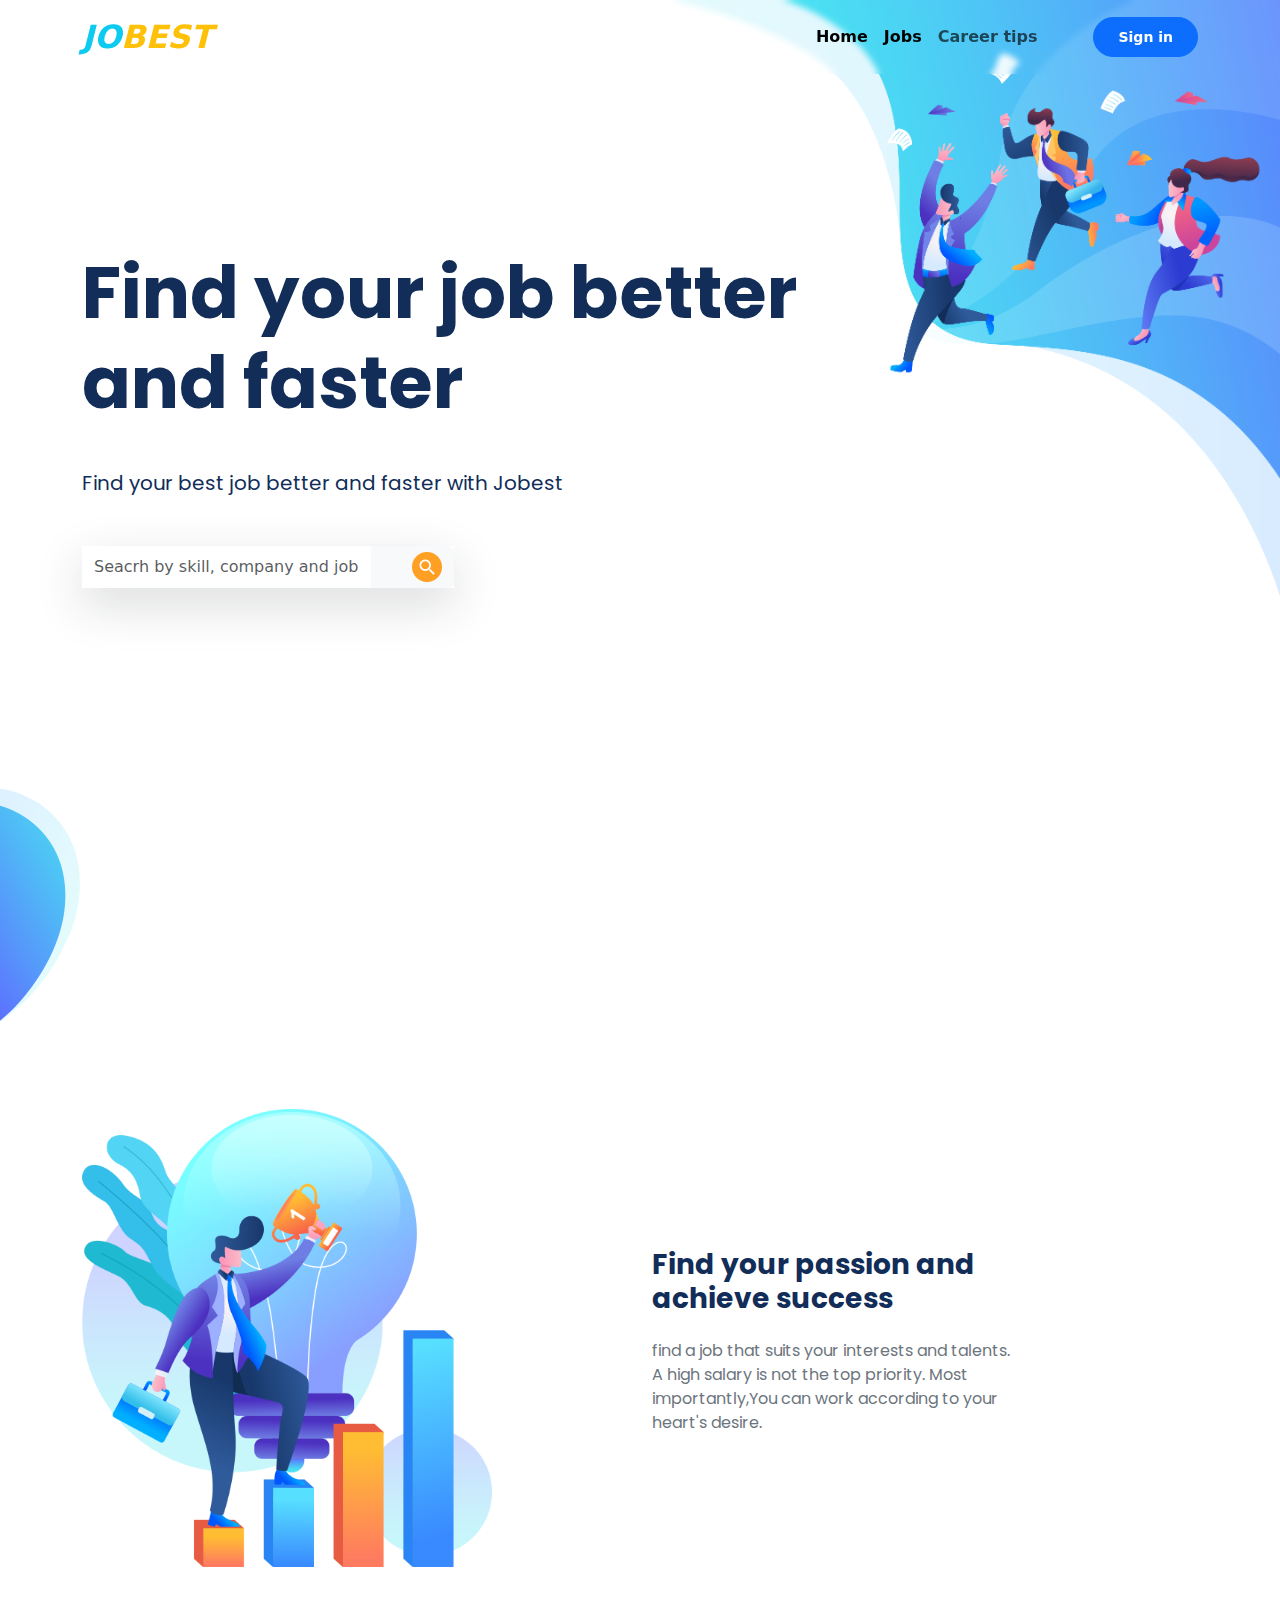
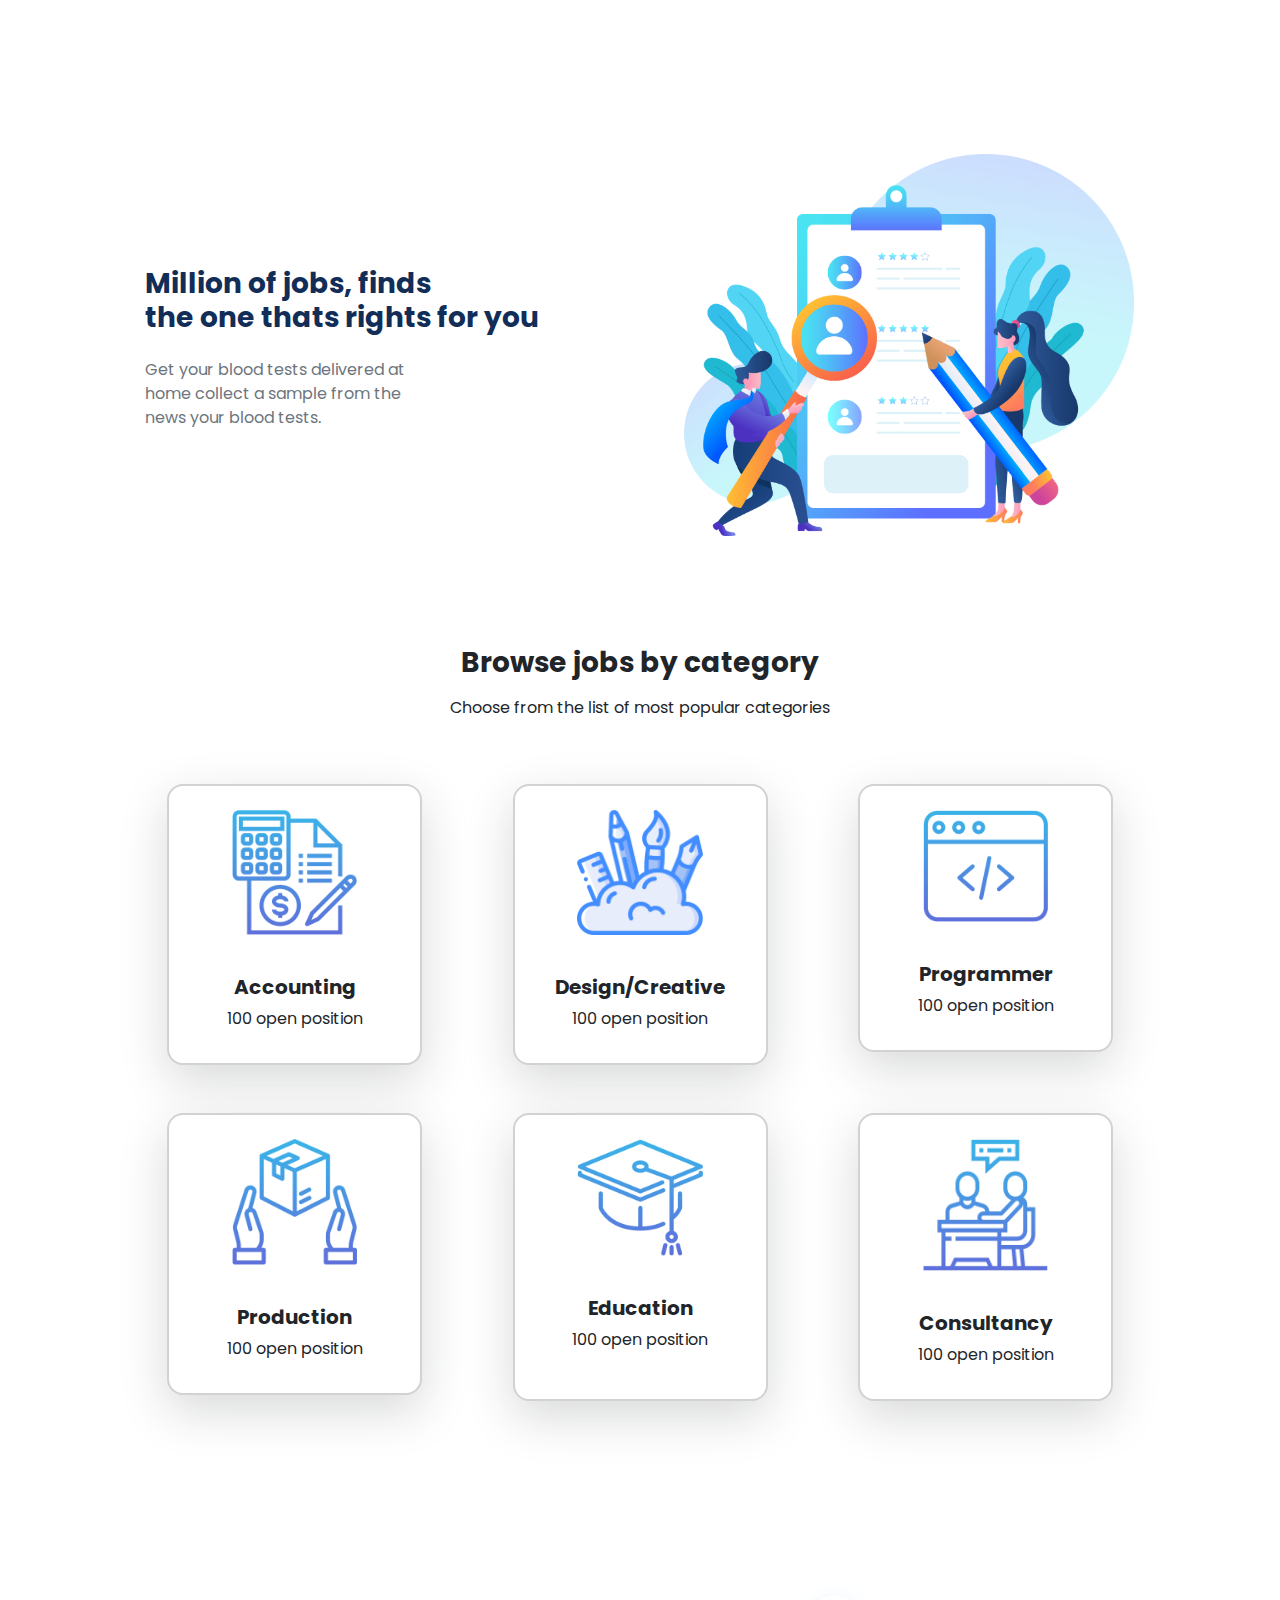
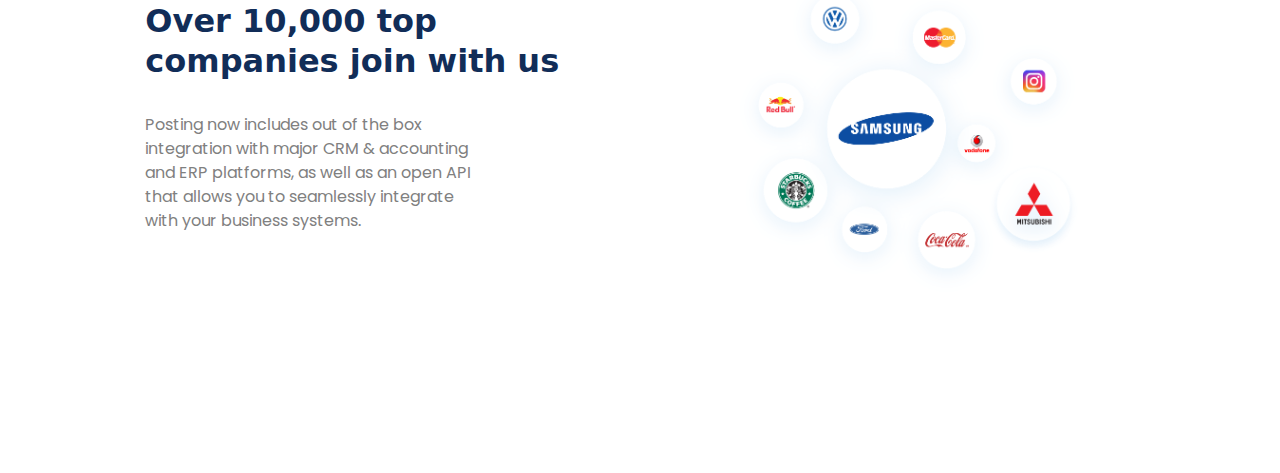
==== index.html @ 9c6db528 "Rename Web.html to index.html" ====
<!DOCTYPE html>
<html lang="en">

<head>
    <meta charset="UTF-8">
    <meta http-equiv="X-UA-Compatible" content="IE=edge">
    <meta name="viewport" content="width=device-width, initial-scale=1.0">
    <title>Jobest | Landing, Corporate & Business Templatee</title>

    <!-- Favicon -->    
    <link rel="shortcut icon" href="images/Favicon.png" type="image/x-icon">

    <!-- Custom css file -->
    <link rel="stylesheet" href="CSS/Web.css">

    <!-- Bootstrap css file -->
    <link rel="stylesheet" href="CSS/bootstrap.min.css">

    <!-- Font Awsome css file -->
    <link rel="stylesheet" href="CSS/all.min.css">

</head>

<body>
    <header>
        <nav class="navbar navbar-expand-lg background fixed-top">
            <div class="container">
                <a class="navbar-brand d-flex align-items-center fw-bolder fs-2 fst-italic" href="#">
                    <div class="text-info">JO</div>
                    <div class="text-warning">BEST</div>
                </a>
                <button class="navbar-toggler" type="button" data-bs-toggle="collapse"
                    data-bs-target="#navbarSupportedContent" aria-controls="navbarSupportedContent"
                    aria-expanded="false" aria-label="Toggle navigation">
                    <span class="navbar-toggler-icon"></span>
                </button>
                <div class="collapse navbar-collapse" id="navbarSupportedContent">
                    <ul class="navbar-nav ms-auto mb-2 mb-lg-0">
                        <li class="nav-item">
                            <a class="nav-link active fw-bolder" aria-current="page" href="#">Home</a>
                        </li>
                        <li class="nav-item">
                            <a class="nav-link active fw-bolder" href="#">Jobs</a>
                        </li>
                        <li class="nav-item dropdown active">
                            <a class="nav-link fw-bolder" href="#" role="button" data-bs-toggle="dropdown"
                                aria-expanded="false">
                                Career tips
                            </a>
                            <ul class="dropdown-menu">
                                <li><a class="dropdown-item" href="#">Action</a></li>
                                <li><a class="dropdown-item" href="#">Another action</a></li>
                                <li>
                                    <hr class="dropdown-divider">
                                </li>
                                <li><a class="dropdown-item" href="#">Something else here</a></li>
                            </ul>
                        </li>
                        <button type="button" class="btn btn-primary btn-sm fw-bold px-4 rounded-pill ms-5">Sign
                            in</button>
                    </ul>
                    <!-- <form class="d-flex" role="search">
                        <input class="form-control me-2" type="search" placeholder="Search" aria-label="Search">
                        <button class="btn btn-outline-success" type="submit">Search</button>
                    </form> -->
                </div>
            </div>
        </nav>
    </header>


    <!-- 1st section start -->
    <div>
        <div class="image"></div>
    </div>

    <div class="container ptb-200" style="color: #112D58;">
        <h1 class="text text-lg-start text-md-start text-sm-start text-center mt-5 mb-sm-4 display-2 fw-bold lh-sm">
            Find your job better
            <br class="d-block">
            and faster
        </h1>
        <p class="mb-4 fs-5 text-lg-start text-md-start text-sm-start text-center pt-3">Find your best
            job better and faster with
            Jobest</p>

        <div class="col-md-4">
            <div class="input-group flex-nowrap shadow-lg mt-5">
                <input type="text" class="form-control border-0 rounded-0"
                    placeholder="Seacrh by skill, company and job" aria-label="Username"
                    aria-describedby="addon-wrapping">
                <span class="input-group-text border-0" id="addon-wrapping"><img class="w-50 ms-auto"
                        src="images/asset 0.png" alt=""></span>
            </div>
        </div>
    </div>

    <div>
        <div class="image2">
            <img src="images/asset 16.png" alt="">
        </div>
    </div>
    <!-- 1st section end -->

    <!-- 2nd section start -->
    <section>
        <div class="container">
            <div class="row">
                <div class="col-lg-6 col-md-6 col-sm-12 my-auto text-center text-lg-start text-sm-center pb-4">
                    <img src="images/asset 1.png" class="w-75" alt="">
                </div>
                <div class="media col-lg-6 col-md-6 col-sm-12 text-center text-lg-start text-md-start ptb-200"
                    style="color: #112D58;">
                    <h3 class="fw-bold">
                        Find your passion and
                        <br>
                        achieve success
                    </h3>
                    <p class="col-lg-8 text-secondary mt-4">find a job that suits your interests and talents. A high
                        salary is not the top priority. Most
                        importantly,You can work according to your heart's desire.</p>
                </div>
            </div>
        </div>
    </section>
    <!-- 2nd section end -->

    <!-- 3rd section start -->
    <section>
        <div class="container pt-3">
            <div class="row">
                <div class="col-lg-5 col-md-5 col-sm-12 ms-auto ptb-200 order-1 order-sm-2">
                    <h3 class="fw-bold text-center text-lg-start text-md-start" style="color: #112D58;">
                        Million of jobs, finds
                        <br>
                        the one thats rights for you
                    </h3>
                    <p class="col-lg-7 col-md-7 col-md-12 text-secondary mt-4">Get your blood tests delivered at home
                        collect a sample
                        from
                        the news your blood tests.</p>
                </div>
                <div class="col-md-5 ms-auto m-auto order-lg-2 order-md-2 order-sm-1 text-center">
                    <img width="450" src="images/asset 2.png" class="img-fluid mb-4" alt="">
                </div>
            </div>
        </div>
    </section>
    <!-- 3rd section end -->

    <!-- 4th section start -->
    <section>
        <div class="container">
            <div class="row justify-content-center">
                <div class="col-md-9 col-lg-6 text-center mb-3">
                    <h5 class="fw-bold fs-3 fs-lg-5 mb-3">Browse jobs by category</h5>
                    <p class="mb-5">Choose from the list of most popular categories</p>
                </div>
            </div>
            <!-- ========Card======== -->
            <div class="row g-5">
                <div class="col-12 col-sm-6 col-md-6 col-lg-4">
                    <div class="card Hover-top shadow-lg ms-auto h-100 w-75 border-2 rounded-4 align-items-center">
                        <img src="images/asset 3.png" class="card-img-top w-50 my-4" alt="...">
                        <div class="card-body">
                            <h5 class="card-title text-center fw-bold">Accounting</h5>
                            <p class="card-text pb-3">100 open position</p>
                            <!-- <a href="#" class="btn btn-primary">Go somewhere</a> -->
                        </div>
                    </div>
                </div>
                <div class="col-12 col-sm-6 col-md-6 col-lg-4">
                    <div class="card Hover-top shadow-lg mx-auto w-75 border-2 rounded-4 h-100 align-items-center">
                        <img src="images/asset 4.png" class="card-img-top w-50 my-4" alt="...">
                        <div class="card-body">
                            <h5 class="card-title text-center fw-bold">Design/Creative</h5>
                            <p class="card-text text-center pb-3">100 open position</p>
                            <!-- <a href="#" class="btn btn-primary">Go somewhere</a> -->
                        </div>
                    </div>
                </div>
                <div class="col-12 col-sm-6 col-md-6 col-lg-4">
                    <div class="card Hover-top shadow-lg  w-75 border-2 rounded-4 text-center align-items-center">
                        <img src="images/asset 5.png" class="card-img-top w-50 my-4" alt="...">
                        <div class="card-body">
                            <h5 class="card-title text-center fw-bold">Programmer</h5>
                            <p class="card-text pb-3">100 open position</p>
                            <!-- <a href="#" class="btn btn-primary">Go somewhere</a> -->
                        </div>
                    </div>
                </div>
                <div class="col-12 col-sm-6 col-md-6 col-lg-4">
                    <div class="card Hover-top shadow-lg ms-auto w-75 border-2 rounded-4 align-items-center">
                        <img src="images/asset 6.png" class="card-img-top w-50 my-4" alt="...">
                        <div class="card-body">
                            <h5 class="card-title text-center fw-bold">Production</h5>
                            <p class="card-text pb-3">100 open position</p>
                            <!-- <a href="#" class="btn btn-primary">Go somewhere</a> -->
                        </div>
                    </div>
                </div>
                <div class="col-12 col-sm-6 col-md-6 col-lg-4">
                    <div class="card Hover-top shadow-lg mx-auto h-100 w-75 border-2 rounded-4 align-items-center">
                        <img src="images/asset 7.png" class="card-img-top w-50 my-4" alt="...">
                        <div class="card-body">
                            <h5 class="card-title text-center fw-bold">Education</h5>
                            <p class="card-text pb-3">100 open position</p>
                            <!-- <a href="#" class="btn btn-primary">Go somewhere</a> -->
                        </div>
                    </div>
                </div>
                <div class="col-12 col-sm-6 col-md-6 col-lg-4">
                    <div class="card Hover-top shadow-lg h-100 w-75 border-2 rounded-4 align-items-center">
                        <img src="images/asset 8.png" class="card-img-top w-50 my-4" alt="...">
                        <div class="card-body">
                            <h5 class="card-title text-center fw-bold">Consultancy</h5>
                            <p class="card-text pb-3">100 open position</p>
                            <!-- <a href="#" class="btn btn-primary">Go somewhere</a> -->
                        </div>
                    </div>
                </div>
            </div>

        </div>
    </section>
    <!-- 4th section end -->

    <!-- 5th section start -->
    <section>
        <div class="container">
            <div class="">
                <div class="row">
                    <div class="col-lg-5 col-md-5 col-sm-12 ms-auto ptb-200 order-1 order-sm-2">
                        <h6 class="fs-2 fs-lg-3 fw-bold display-3 lh-sm" style="color:#112D58">Over 10,000 top
                            <br>
                            companies join with us
                        </h6>
                        <p class="col-9 py-4 pe-xl-8" style="color: gray;">
                            Posting now includes out of the box integration with major CRM &amp; accounting and ERP
                            platforms, as well as an open API that allows you to seamlessly integrate with your business
                            systems.
                        </p>
                    </div>
                    <div class="col-md-5 ms-auto m-auto order-lg-2 order-md-2 order-sm-1 text-center">
                        <img src="images/asset 9.png" class="w-75 img-fluid" alt="">
                    </div>
                </div>
            </div>
        </div>
    </section>
    <!-- 5th section end -->

    <!-- JS file -->
    <script src="JS/bootstrap.bundle.min.js"></script>
</body>

</html>
---- CSS/Web.css ----
/* =============== fonts =============== */
/* poppins-regular - latin */
@font-face {
  font-display: swap;
  /* Check https://developer.mozilla.org/en-US/docs/Web/CSS/@font-face/font-display for other options. */
  font-family: 'Poppins';
  font-style: normal;
  font-weight: 400;
  src: url('../fonts/poppins-v20-latin-regular.eot');
  /* IE9 Compat Modes */
  src: url('../fonts/poppins-v20-latin-regular.eot?#iefix') format('embedded-opentype'),
    /* IE6-IE8 */
    url('../fonts/poppins-v20-latin-regular.woff2') format('woff2'),
    /* Super Modern Browsers */
    url('../fonts/poppins-v20-latin-regular.woff') format('woff'),
    /* Modern Browsers */
    url('../fonts/poppins-v20-latin-regular.ttf') format('truetype'),
    /* Safari, Android, iOS */
    url('../fonts/poppins-v20-latin-regular.svg#Poppins') format('svg');
  /* Legacy iOS */
}

/* poppins-500 - latin */
@font-face {
  font-display: swap;
  /* Check https://developer.mozilla.org/en-US/docs/Web/CSS/@font-face/font-display for other options. */
  font-family: 'Poppins';
  font-style: normal;
  font-weight: 500;
  src: url('../fonts/poppins-v20-latin-500.eot');
  /* IE9 Compat Modes */
  src: url('../fonts/poppins-v20-latin-500.eot?#iefix') format('embedded-opentype'),
    /* IE6-IE8 */
    url('../fonts/poppins-v20-latin-500.woff2') format('woff2'),
    /* Super Modern Browsers */
    url('../fonts/poppins-v20-latin-500.woff') format('woff'),
    /* Modern Browsers */
    url('../fonts/poppins-v20-latin-500.ttf') format('truetype'),
    /* Safari, Android, iOS */
    url('../fonts/poppins-v20-latin-500.svg#Poppins') format('svg');
  /* Legacy iOS */
}

/* poppins-600 - latin */
@font-face {
  font-display: swap;
  /* Check https://developer.mozilla.org/en-US/docs/Web/CSS/@font-face/font-display for other options. */
  font-family: 'Poppins';
  font-style: normal;
  font-weight: 600;
  src: url('../fonts/poppins-v20-latin-600.eot');
  /* IE9 Compat Modes */
  src: url('../fonts/poppins-v20-latin-600.eot?#iefix') format('embedded-opentype'),
    /* IE6-IE8 */
    url('../fonts/poppins-v20-latin-600.woff2') format('woff2'),
    /* Super Modern Browsers */
    url('../fonts/poppins-v20-latin-600.woff') format('woff'),
    /* Modern Browsers */
    url('../fonts/poppins-v20-latin-600.ttf') format('truetype'),
    /* Safari, Android, iOS */
    url('../fonts/poppins-v20-latin-600.svg#Poppins') format('svg');
  /* Legacy iOS */
}

/* poppins-700 - latin */
@font-face {
  font-display: swap;
  /* Check https://developer.mozilla.org/en-US/docs/Web/CSS/@font-face/font-display for other options. */
  font-family: 'Poppins';
  font-style: normal;
  font-weight: 700;
  src: url('../fonts/poppins-v20-latin-700.eot');
  /* IE9 Compat Modes */
  src: url('../fonts/poppins-v20-latin-700.eot?#iefix') format('embedded-opentype'),
    /* IE6-IE8 */
    url('../fonts/poppins-v20-latin-700.woff2') format('woff2'),
    /* Super Modern Browsers */
    url('../fonts/poppins-v20-latin-700.woff') format('woff'),
    /* Modern Browsers */
    url('../fonts/poppins-v20-latin-700.ttf') format('truetype'),
    /* Safari, Android, iOS */
    url('../fonts/poppins-v20-latin-700.svg#Poppins') format('svg');
  /* Legacy iOS */
}

/* =============== Default Css =============== */

body {
  font-family: 'Poppins';
}

h1,
h2,
h3,
h4,
h5,
p {
  font-family: 'Poppins';
}

* {
  margin: 0;
  padding: 0;
  box-sizing: border-box;
}

:root {
  --font-color: 112d58;
  --yellow-color: ffa024;
  --aqua-color: 3eb8f4;
  --gray-color: 7d7987;
  --white-color: ffffff;
}

.ptb-100 {
  padding: 100px 0;
}

.ptb-200 {
  padding: 200px 0;
}

/* ================ header css ================ */

.background {
  backdrop-filter: blur(3px);
}

.image {
  background-image: url(../images/asset\ 15.png);
  height: 100vh;
  background-size: 100%;
  background-repeat: no-repeat;
  position: absolute;
  top: 0;
  right: 0;
  width: 50%;
  z-index: -1;
}

.text {
  color: var(--font-color);
}

/* ===========Media query========= */
@media screen and (min-width: 0px) and (max-width:767px) {
  .container .row .ptb-200 {
    padding: 30px;
  }

  .container .row .ptb-200 {
    padding-bottom: 100px;
  }
}

/* ===========Media query========= */
.Hover-top,
.card img{
  transition: .5s;
}

.Hover-top:hover{
  background-color: #53ACF8;
  color: #fff;
}

.Hover-top:hover img{
  transform: translateY(-2%);
}
/* ===========Card Hover========== */
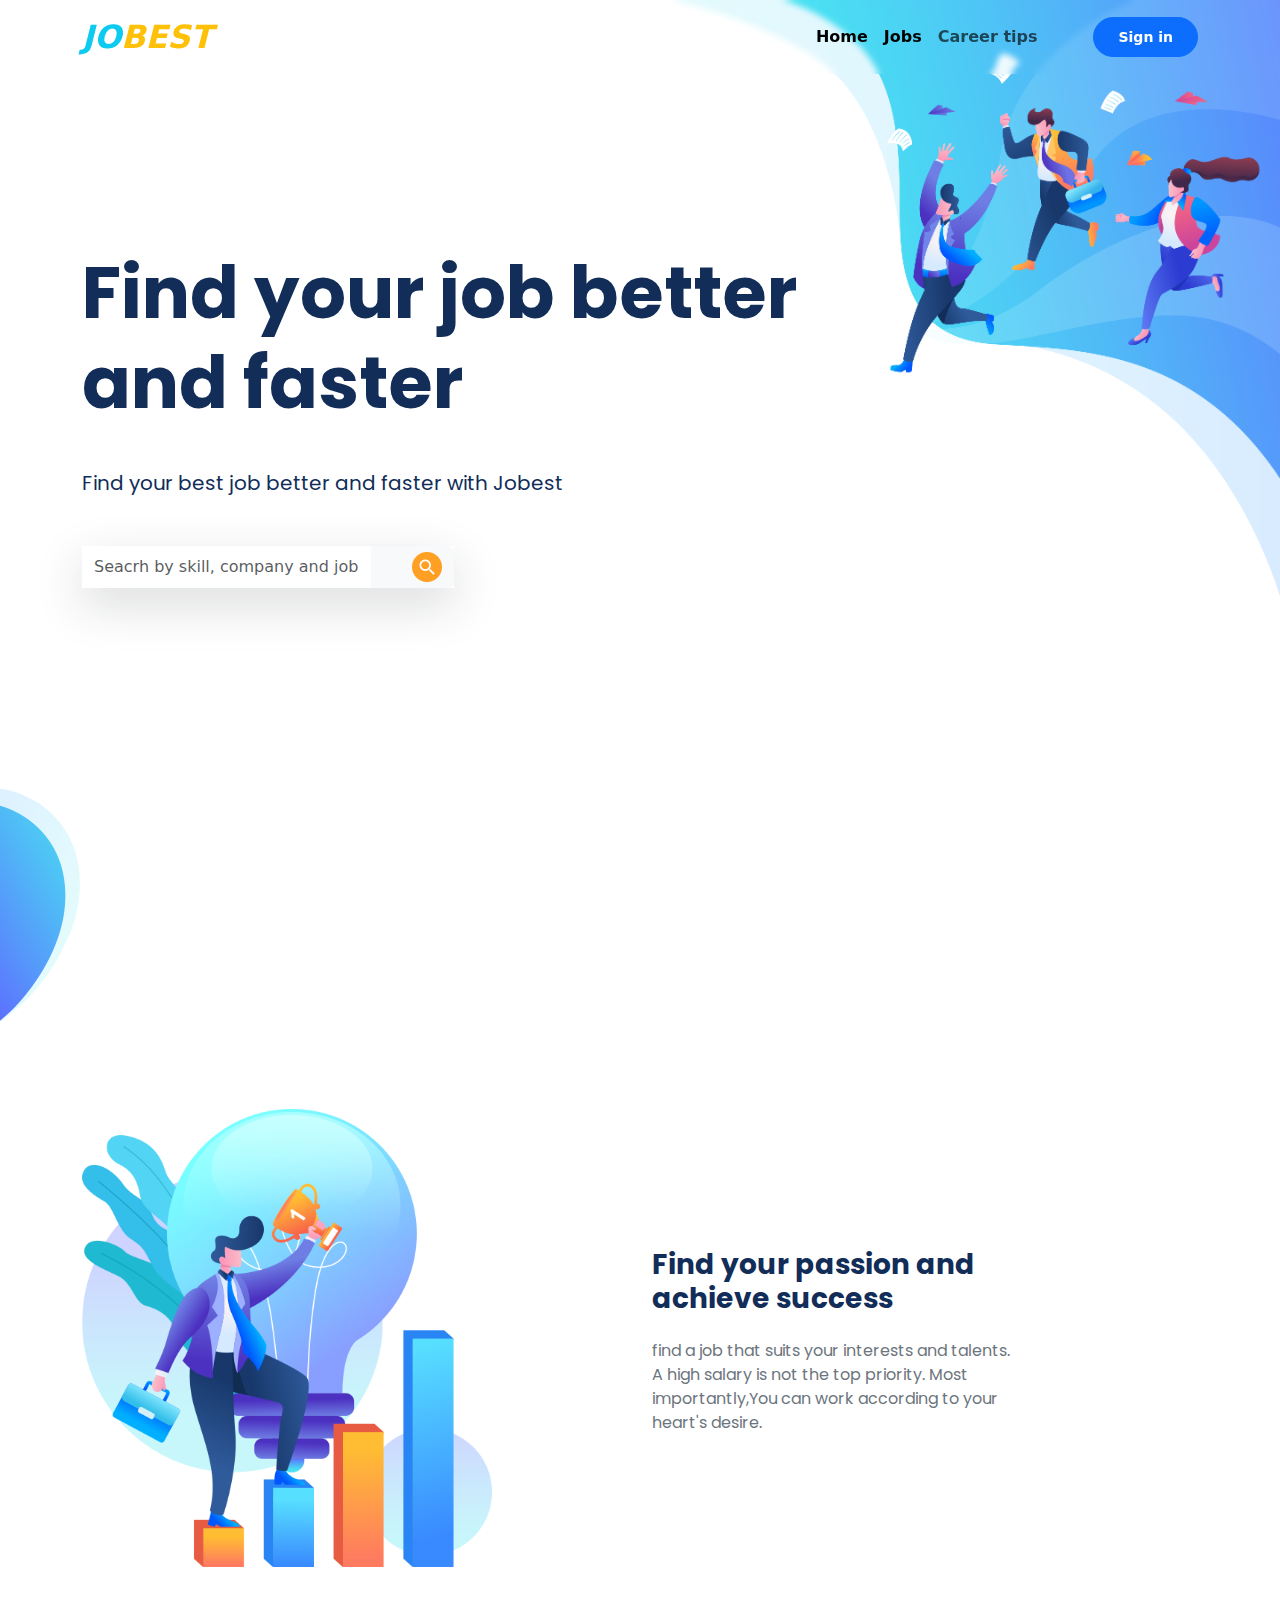
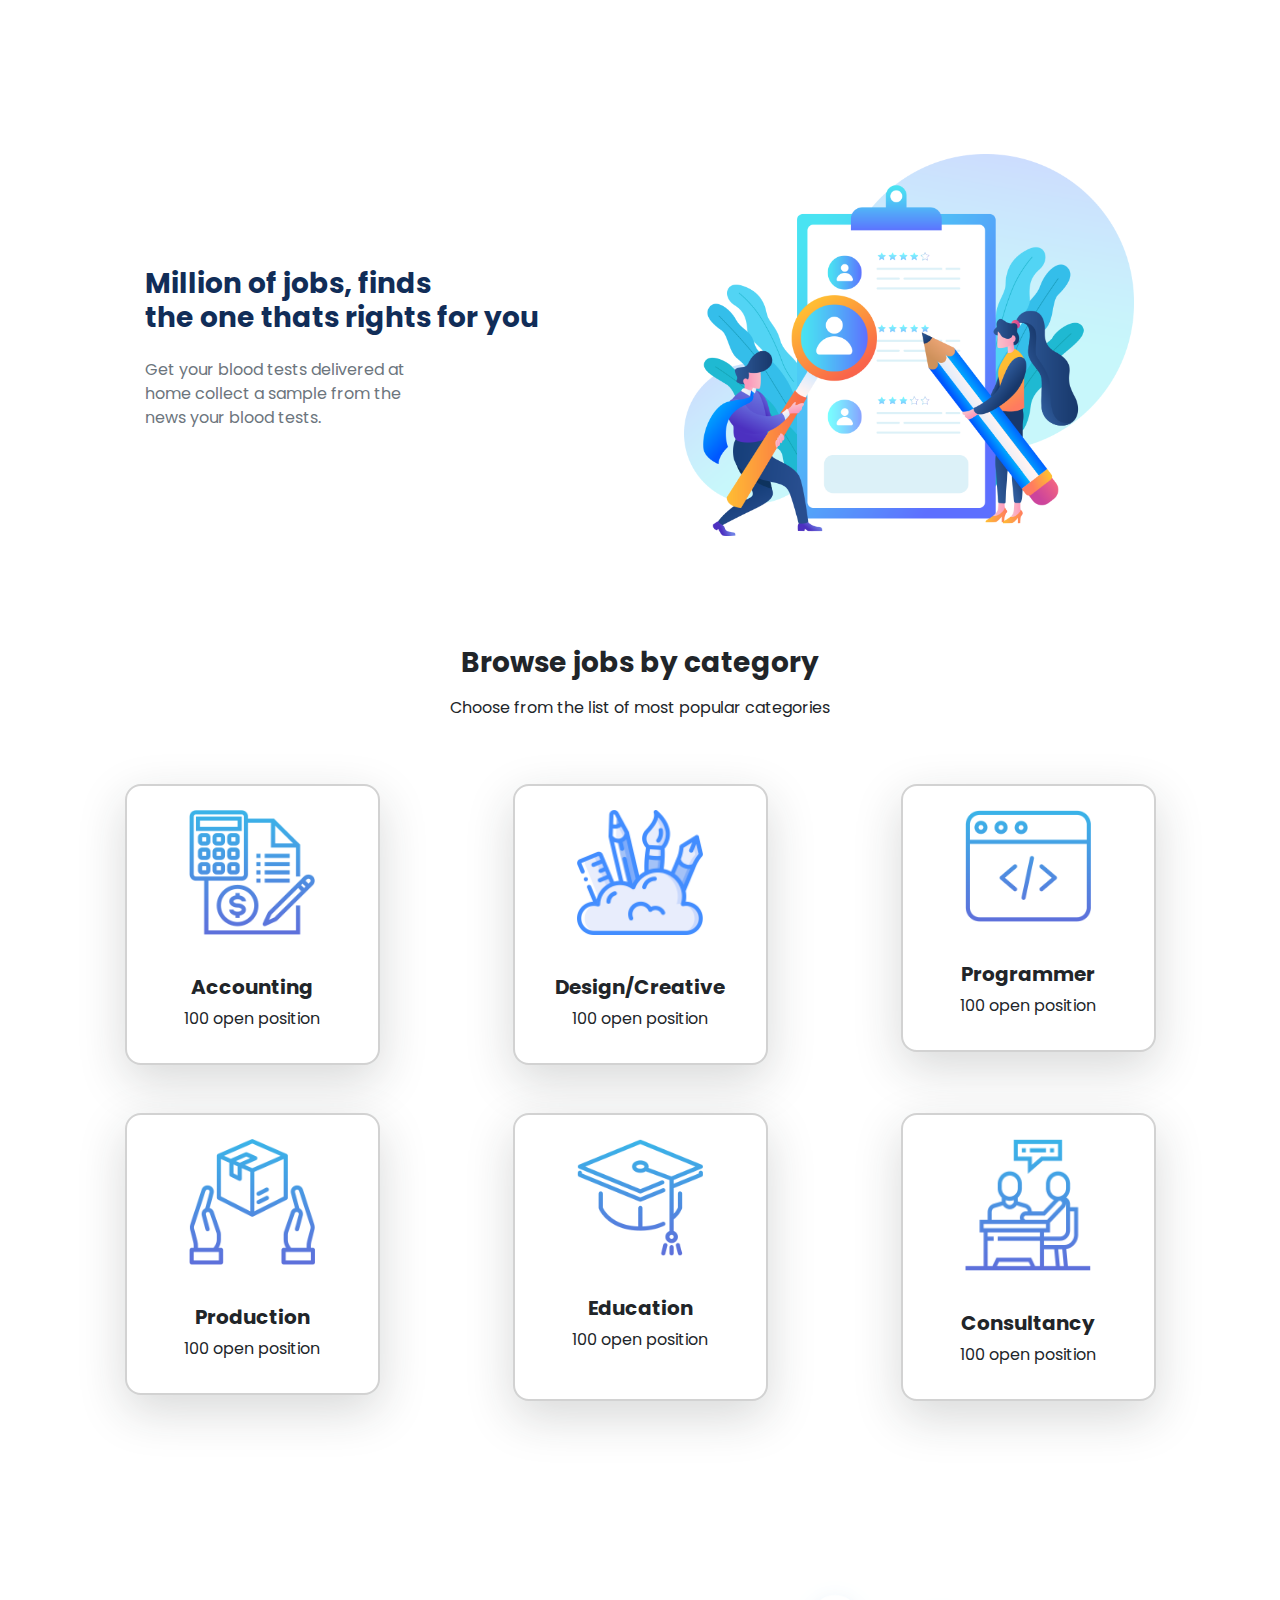
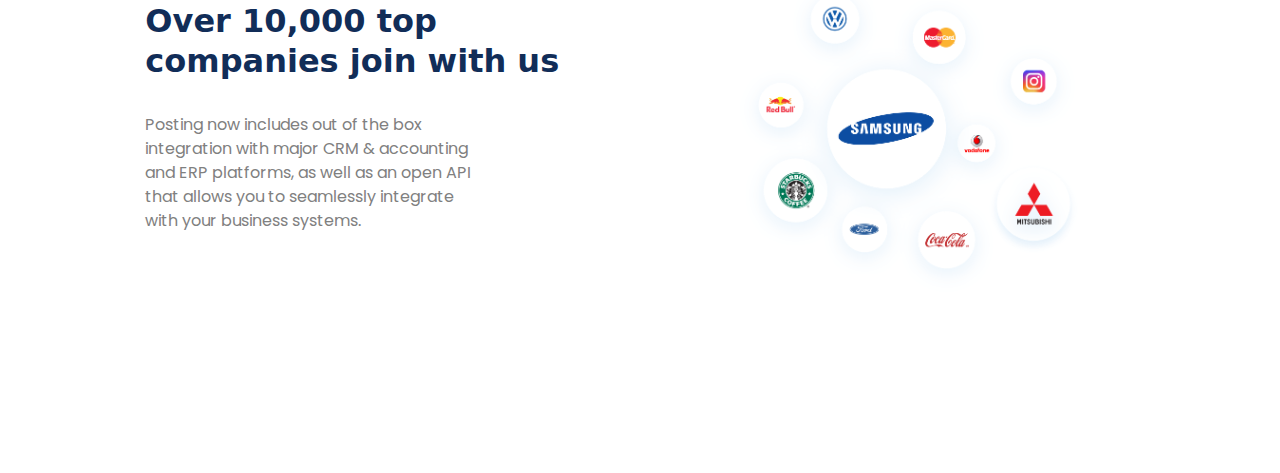
==== commit bb6682e7: "Update index.html" ====
--- a/index.html
+++ b/index.html
@@ -160,7 +160,7 @@
             <!-- ========Card======== -->
             <div class="row g-5">
                 <div class="col-12 col-sm-6 col-md-6 col-lg-4">
-                    <div class="card Hover-top shadow-lg ms-auto h-100 w-75 border-2 rounded-4 align-items-center">
+                    <div class="card Hover-top shadow-lg mx-auto h-100 w-75 border-2 rounded-4 align-items-center">
                         <img src="images/asset 3.png" class="card-img-top w-50 my-4" alt="...">
                         <div class="card-body">
                             <h5 class="card-title text-center fw-bold">Accounting</h5>
@@ -180,7 +180,7 @@
                     </div>
                 </div>
                 <div class="col-12 col-sm-6 col-md-6 col-lg-4">
-                    <div class="card Hover-top shadow-lg  w-75 border-2 rounded-4 text-center align-items-center">
+                    <div class="card Hover-top shadow-lg mx-auto w-75 border-2 rounded-4 text-center align-items-center">
                         <img src="images/asset 5.png" class="card-img-top w-50 my-4" alt="...">
                         <div class="card-body">
                             <h5 class="card-title text-center fw-bold">Programmer</h5>
@@ -190,7 +190,7 @@
                     </div>
                 </div>
                 <div class="col-12 col-sm-6 col-md-6 col-lg-4">
-                    <div class="card Hover-top shadow-lg ms-auto w-75 border-2 rounded-4 align-items-center">
+                    <div class="card Hover-top shadow-lg mx-auto w-75 border-2 rounded-4 align-items-center">
                         <img src="images/asset 6.png" class="card-img-top w-50 my-4" alt="...">
                         <div class="card-body">
                             <h5 class="card-title text-center fw-bold">Production</h5>
@@ -210,7 +210,7 @@
                     </div>
                 </div>
                 <div class="col-12 col-sm-6 col-md-6 col-lg-4">
-                    <div class="card Hover-top shadow-lg h-100 w-75 border-2 rounded-4 align-items-center">
+                    <div class="card Hover-top shadow-lg mx-auto h-100 w-75 border-2 rounded-4 align-items-center">
                         <img src="images/asset 8.png" class="card-img-top w-50 my-4" alt="...">
                         <div class="card-body">
                             <h5 class="card-title text-center fw-bold">Consultancy</h5>
